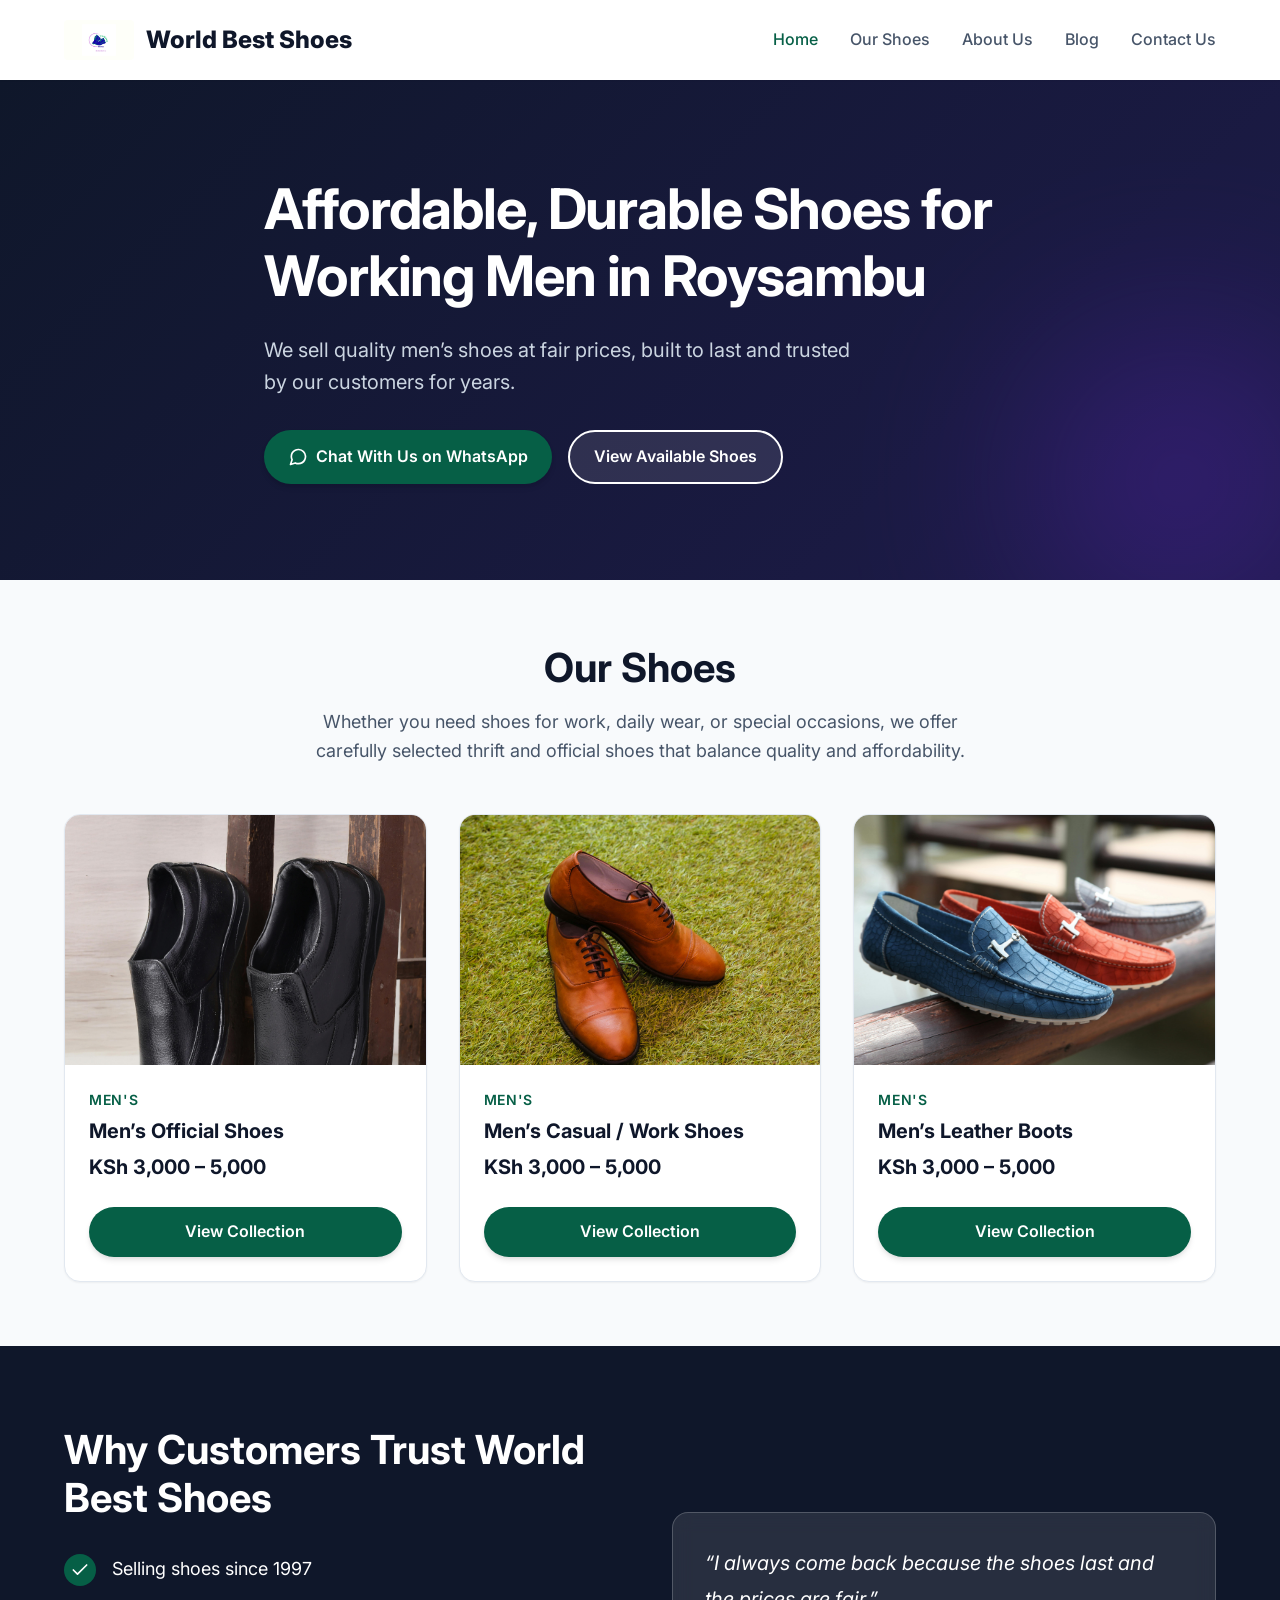
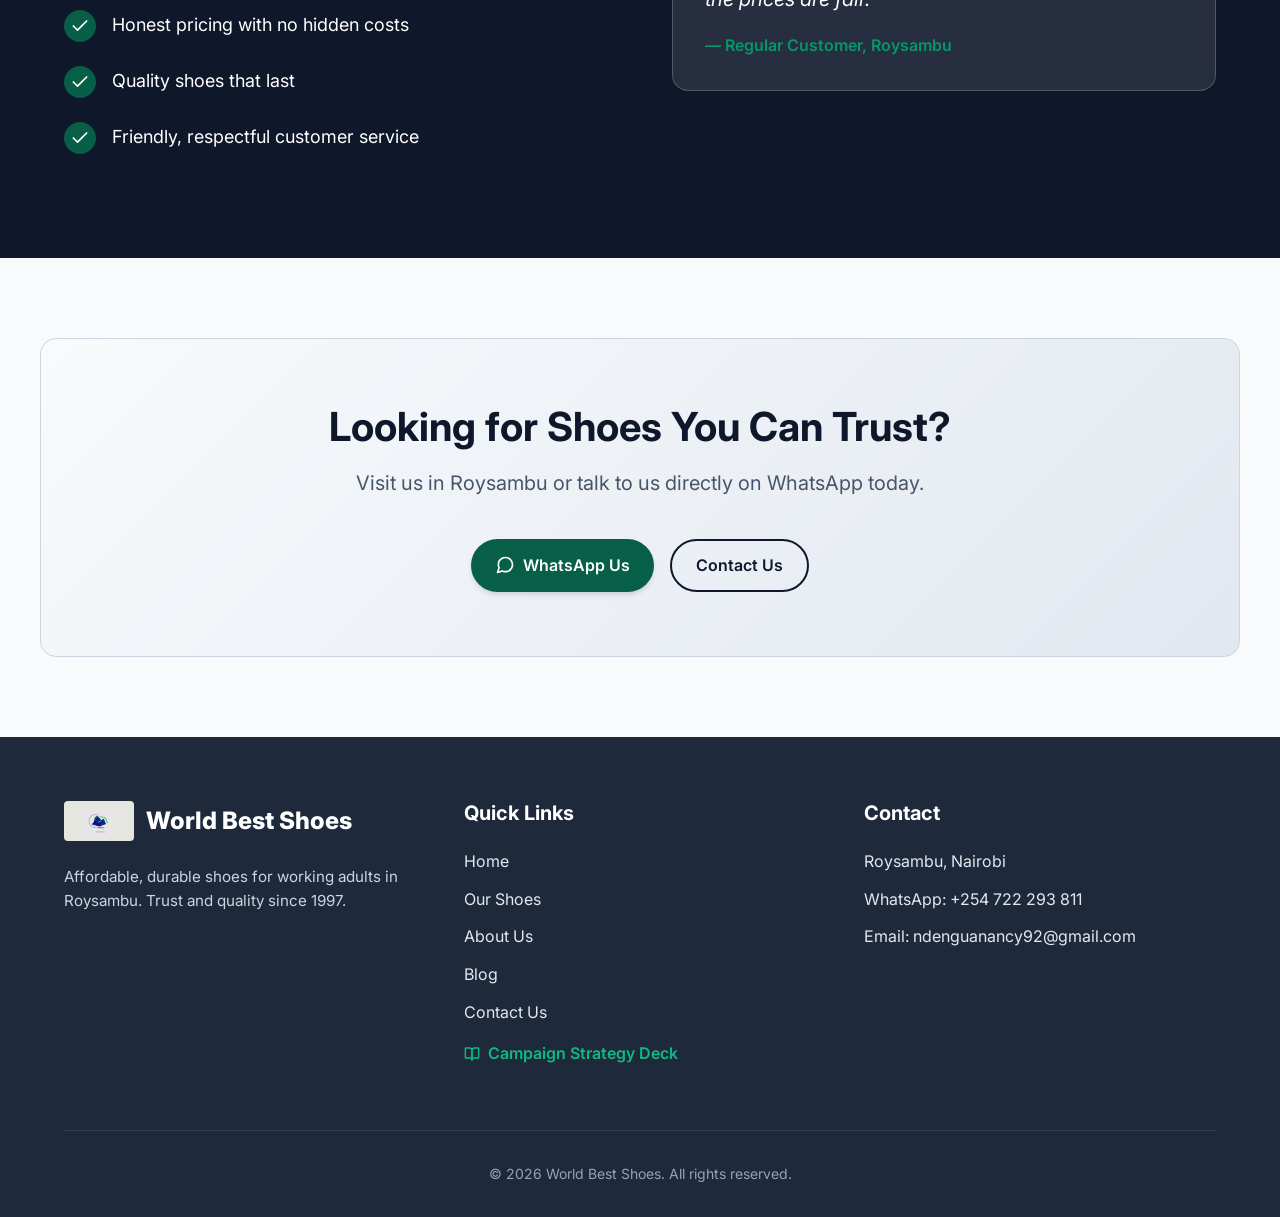
==== index.html @ 8b2c8495 "Initial commit: World Best Shoes website" ====
<!DOCTYPE html>
<html lang="en">
<head>
    <meta charset="UTF-8">
    <meta name="viewport" content="width=device-width, initial-scale=1.0">
    <title>World Best Shoes | Quality Men's Shoes in Roysambu</title>
    <meta name="description" content="Affordable, durable shoes for working men in Roysambu. We sell quality shoes at fair prices, built to last and trusted since 1997.">
    <link href="https://fonts.googleapis.com/css2?family=Inter:wght@400;500;600;700;800&display=swap" rel="stylesheet">
    <link rel="stylesheet" href="css/style.css">
</head>
<body>
    <!-- Header Navigation -->
    <header>
        <div class="container navbar">
            <a href="index.html" class="logo-container">
                <img src="assets/logo.jpeg" alt="World Best Shoes Logo">
                <span>World Best Shoes</span>
            </a>
            
            <button class="mobile-menu-btn" id="mobile-menu-btn" aria-label="Toggle Menu">
                <svg width="24" height="24" viewBox="0 0 24 24" fill="none" stroke="currentColor" stroke-width="2" stroke-linecap="round" stroke-linejoin="round"><line x1="3" y1="12" x2="21" y2="12"></line><line x1="3" y1="6" x2="21" y2="6"></line><line x1="3" y1="18" x2="21" y2="18"></line></svg>
            </button>

            <ul class="nav-links" id="nav-links">
                <li><a href="index.html" class="active">Home</a></li>
                <li><a href="products.html">Our Shoes</a></li>
                <li><a href="about.html">About Us</a></li>
                <li><a href="blog.html">Blog</a></li>
                <li><a href="contact.html">Contact Us</a></li>
            </ul>
        </div>
    </header>

    <!-- Hero Section -->
    <section class="hero">
        <div class="container hero-content">
            <h1>Affordable, Durable Shoes for Working Men in Roysambu</h1>
            <p>We sell quality men’s shoes at fair prices, built to last and trusted by our customers for years.</p>
            <div class="hero-buttons">
                <a href="https://wa.me/254722293811" target="_blank" class="btn btn-primary">
                    <svg width="20" height="20" viewBox="0 0 24 24" fill="none" stroke="currentColor" stroke-width="2" stroke-linecap="round" stroke-linejoin="round"><path d="M21 11.5a8.38 8.38 0 0 1-.9 3.8 8.5 8.5 0 0 1-7.6 4.7 8.38 8.38 0 0 1-3.8-.9L3 21l1.9-5.7a8.38 8.38 0 0 1-.9-3.8 8.5 8.5 0 0 1 4.7-7.6 8.38 8.38 0 0 1 3.8-.9h.5a8.48 8.48 0 0 1 8 8v.5z"></path></svg>
                    Chat With Us on WhatsApp
                </a>
                <a href="products.html" class="btn btn-secondary" style="background: rgba(255,255,255,0.1); color: white; border-color: white;">
                    View Available Shoes
                </a>
            </div>
        </div>
    </section>

    <!-- Products Preview Section -->
    <section class="container py-4">
        <h2 class="section-title">Our Shoes</h2>
        <p class="section-subtitle">Whether you need shoes for work, daily wear, or special occasions, we offer carefully selected thrift and official shoes that balance quality and affordability.</p>
        
        <div class="card-grid">
            <!-- Product 1 -->
            <div class="card">
                <div class="card-img-wrapper">
                    <img src="assets/products/pexels-alokkd1-31844638.jpg" alt="Men's Official Shoes" class="card-img" style="object-position: center top;">
                </div>
                <div class="card-content">
                    <span class="card-category">Men's</span>
                    <h3 class="card-title">Men’s Official Shoes</h3>
                    <div class="card-price">KSh 3,000 – 5,000</div>
                    <div class="card-footer">
                        <a href="products.html" class="btn btn-primary" style="width: 100%;">View Collection</a>
                    </div>
                </div>
            </div>

            <!-- Product 2 -->
            <div class="card">
                <div class="card-img-wrapper">
                    <img src="assets/products/pexels-duncanoluwaseun-186037.jpg" alt="Men's Casual Shoes" class="card-img" style="object-position: center top;">
                </div>
                <div class="card-content">
                    <span class="card-category">Men's</span>
                    <h3 class="card-title">Men’s Casual / Work Shoes</h3>
                    <div class="card-price">KSh 3,000 – 5,000</div>
                    <div class="card-footer">
                        <a href="products.html" class="btn btn-primary" style="width: 100%;">View Collection</a>
                    </div>
                </div>
            </div>

            <!-- Product 3 -->
            <div class="card">
                <div class="card-img-wrapper">
                    <img src="assets/products/pexels-pixabay-267301.jpg" alt="Men's Leather Boots" class="card-img" style="object-position: center top;">
                </div>
                <div class="card-content">
                    <span class="card-category">Men's</span>
                    <h3 class="card-title">Men’s Leather Boots</h3>
                    <div class="card-price">KSh 3,000 – 5,000</div>
                    <div class="card-footer">
                        <a href="products.html" class="btn btn-primary" style="width: 100%;">View Collection</a>
                    </div>
                </div>
            </div>
        </div>
    </section>

    <!-- Trust Section -->
    <section class="trust-section">
        <div class="container trust-grid">
            <div>
                <h2 style="font-size: 2.5rem; margin-bottom: 2rem;">Why Customers Trust World Best Shoes</h2>
                <ul class="trust-points">
                    <li>
                        <div class="trust-icon">
                            <svg width="20" height="20" viewBox="0 0 24 24" fill="none" stroke="currentColor" stroke-width="2" stroke-linecap="round" stroke-linejoin="round"><polyline points="20 6 9 17 4 12"></polyline></svg>
                        </div>
                        Selling shoes since 1997
                    </li>
                    <li>
                        <div class="trust-icon">
                            <svg width="20" height="20" viewBox="0 0 24 24" fill="none" stroke="currentColor" stroke-width="2" stroke-linecap="round" stroke-linejoin="round"><polyline points="20 6 9 17 4 12"></polyline></svg>
                        </div>
                        Honest pricing with no hidden costs
                    </li>
                    <li>
                        <div class="trust-icon">
                            <svg width="20" height="20" viewBox="0 0 24 24" fill="none" stroke="currentColor" stroke-width="2" stroke-linecap="round" stroke-linejoin="round"><polyline points="20 6 9 17 4 12"></polyline></svg>
                        </div>
                        Quality shoes that last
                    </li>
                    <li>
                        <div class="trust-icon">
                            <svg width="20" height="20" viewBox="0 0 24 24" fill="none" stroke="currentColor" stroke-width="2" stroke-linecap="round" stroke-linejoin="round"><polyline points="20 6 9 17 4 12"></polyline></svg>
                        </div>
                        Friendly, respectful customer service
                    </li>
                </ul>
            </div>
            
            <div class="trust-quote">
                <p class="quote-text">“I always come back because the shoes last and the prices are fair.”</p>
                <div class="quote-author">— Regular Customer, Roysambu</div>
            </div>
        </div>
    </section>

    <!-- Final CTA -->
    <section class="cta-section container">
        <div class="cta-box">
            <h2 style="font-size: 2.5rem; margin-bottom: 1rem; color: var(--color-primary);">Looking for Shoes You Can Trust?</h2>
            <p style="font-size: 1.25rem; color: var(--color-text-muted); margin-bottom: 2.5rem;">Visit us in Roysambu or talk to us directly on WhatsApp today.</p>
            
            <div style="display: flex; gap: 1rem; justify-content: center; flex-wrap: wrap;">
                <a href="https://wa.me/254722293811" target="_blank" class="btn btn-primary">
                    <svg width="20" height="20" viewBox="0 0 24 24" fill="none" stroke="currentColor" stroke-width="2" stroke-linecap="round" stroke-linejoin="round"><path d="M21 11.5a8.38 8.38 0 0 1-.9 3.8 8.5 8.5 0 0 1-7.6 4.7 8.38 8.38 0 0 1-3.8-.9L3 21l1.9-5.7a8.38 8.38 0 0 1-.9-3.8 8.5 8.5 0 0 1 4.7-7.6 8.38 8.38 0 0 1 3.8-.9h.5a8.48 8.48 0 0 1 8 8v.5z"></path></svg>
                    WhatsApp Us
                </a>
                <a href="contact.html" class="btn btn-secondary">
                    Contact Us
                </a>
            </div>
        </div>
    </section>

    <!-- Footer -->
    <footer>
        <div class="container">
            <div class="footer-grid">
                <div class="footer-col">
                    <div class="logo-container" style="color: white; margin-bottom: 1.5rem;">
                        <img src="assets/logo.jpeg" alt="World Best Shoes Logo" style="filter: brightness(0.9);">
                        <span>World Best Shoes</span>
                    </div>
                    <p style="color: #cbd5e1; font-size: 0.95rem;">Affordable, durable shoes for working adults in Roysambu. Trust and quality since 1997.</p>
                </div>
                
                <div class="footer-col">
                    <h3>Quick Links</h3>
                    <ul class="footer-links">
                        <li><a href="index.html">Home</a></li>
                        <li><a href="products.html">Our Shoes</a></li>
                        <li><a href="about.html">About Us</a></li>
                        <li><a href="blog.html">Blog</a></li>
                        <li><a href="contact.html">Contact Us</a></li>
                        <li style="margin-top: 1rem;"><a href="https://docs.google.com/presentation/d/19Szq_7N8-y1A-5rH1riv-98u8K16wav_dxAIEixP5fA/edit?usp=sharing" target="_blank" style="color: #10B981; font-weight: 600; display: inline-flex; align-items: center; gap: 0.5rem;"><svg width="16" height="16" viewBox="0 0 24 24" fill="none" stroke="currentColor" stroke-width="2" stroke-linecap="round" stroke-linejoin="round"><path d="M2 3h6a4 4 0 0 1 4 4v14a3 3 0 0 0-3-3H2z"></path><path d="M22 3h-6a4 4 0 0 0-4 4v14a3 3 0 0 1 3-3h7z"></path></svg>Campaign Strategy Deck</a></li>
                    </ul>
                </div>
                
                <div class="footer-col">
                    <h3>Contact</h3>
                    <ul class="footer-links">
                        <li>Roysambu, Nairobi</li>
                        <li>WhatsApp: +254 722 293 811</li>
                        <li>Email: ndenguanancy92@gmail.com</li>
                    </ul>
                </div>
            </div>
            
            <div class="footer-bottom">
                &copy; <span id="current-year"></span> World Best Shoes. All rights reserved.
            </div>
        </div>
    </footer>

    <script src="js/main.js"></script>
</body>
</html>
---- css/style.css ----
:root {
    --color-primary: #0F172A; /* Deep slate blue */
    --color-primary-light: #1E293B;
    --color-secondary: #065F46; /* Deep forest green */
    --color-secondary-light: #059669;
    --color-accent: #6D28D9; /* Deep purple */
    --color-text-dark: #0F172A;
    --color-text-muted: #475569;
    --color-bg-light: #F8FAFC;
    --color-white: #FFFFFF;
    
    --font-main: 'Inter', -apple-system, BlinkMacSystemFont, "Segoe UI", Roboto, Helvetica, Arial, sans-serif;
    
    --shadow-sm: 0 1px 2px 0 rgba(0, 0, 0, 0.05);
    --shadow-md: 0 4px 6px -1px rgba(0, 0, 0, 0.1), 0 2px 4px -1px rgba(0, 0, 0, 0.06);
    --shadow-lg: 0 10px 15px -3px rgba(0, 0, 0, 0.1), 0 4px 6px -2px rgba(0, 0, 0, 0.05);
    
    --radius-md: 0.5rem;
    --radius-lg: 1rem;
    --radius-full: 9999px;
    
    --transition-fast: 150ms ease;
    --transition-normal: 300ms ease;
}

* {
    margin: 0;
    padding: 0;
    box-sizing: border-box;
}

body {
    font-family: var(--font-main);
    color: var(--color-text-dark);
    background-color: var(--color-bg-light);
    line-height: 1.6;
    -webkit-font-smoothing: antialiased;
}

h1, h2, h3, h4, h5, h6 {
    line-height: 1.2;
    font-weight: 700;
}

a {
    text-decoration: none;
    color: inherit;
    transition: color var(--transition-fast);
}

img {
    max-width: 100%;
    height: auto;
    display: block;
}

/* Utilities */
.container {
    max-width: 1200px;
    margin: 0 auto;
    padding: 0 1.5rem;
}

.text-center { text-align: center; }
.mt-1 { margin-top: 1rem; }
.mt-2 { margin-top: 2rem; }
.mt-3 { margin-top: 3rem; }
.mt-4 { margin-top: 4rem; }
.mb-1 { margin-bottom: 1rem; }
.mb-2 { margin-bottom: 2rem; }
.mb-3 { margin-bottom: 3rem; }
.mb-4 { margin-bottom: 4rem; }
.py-4 { padding-top: 4rem; padding-bottom: 4rem; }

/* Buttons */
.btn {
    display: inline-flex;
    align-items: center;
    justify-content: center;
    padding: 0.75rem 1.5rem;
    font-weight: 600;
    border-radius: var(--radius-full);
    transition: all var(--transition-fast);
    cursor: pointer;
    border: none;
    font-size: 1rem;
    gap: 0.5rem;
}

.btn-primary {
    background-color: var(--color-secondary);
    color: var(--color-white);
    box-shadow: var(--shadow-md);
}

.btn-primary:hover {
    background-color: var(--color-secondary-light);
    transform: translateY(-2px);
    box-shadow: var(--shadow-lg);
}

.btn-secondary {
    background-color: transparent;
    color: var(--color-primary);
    border: 2px solid var(--color-primary);
}

.btn-secondary:hover {
    background-color: var(--color-primary);
    color: var(--color-white);
}

.btn-accent {
    background-color: var(--color-accent);
    color: var(--color-white);
}

.btn-accent:hover {
    background-color: #5b21b6;
    transform: translateY(-2px);
}

/* Header & Nav */
header {
    background-color: rgba(255, 255, 255, 0.95);
    backdrop-filter: blur(8px);
    position: sticky;
    top: 0;
    z-index: 50;
    box-shadow: var(--shadow-sm);
}

.navbar {
    display: flex;
    justify-content: space-between;
    align-items: center;
    height: 5rem;
}

.logo-container {
    display: flex;
    align-items: center;
    gap: 0.75rem;
    font-weight: 800;
    font-size: 1.5rem;
    color: var(--color-primary);
}

.logo-container img {
    height: 40px;
    width: auto;
    border-radius: 4px;
}

.nav-links {
    display: flex;
    gap: 2rem;
    list-style: none;
}

.nav-links a {
    font-weight: 500;
    color: var(--color-text-muted);
}

.nav-links a:hover, .nav-links a.active {
    color: var(--color-secondary);
}

.mobile-menu-btn {
    display: none;
    background: none;
    border: none;
    font-size: 1.5rem;
    color: var(--color-primary);
    cursor: pointer;
}

/* Hero Section */
.hero {
    background: linear-gradient(135deg, var(--color-primary) 0%, #1e1b4b 100%);
    color: var(--color-white);
    padding: 6rem 0;
    position: relative;
    overflow: hidden;
}

.hero::after {
    content: '';
    position: absolute;
    bottom: -50px;
    right: -50px;
    width: 300px;
    height: 300px;
    background: var(--color-accent);
    filter: blur(100px);
    opacity: 0.3;
    border-radius: 50%;
}

.hero-content {
    max-width: 800px;
    position: relative;
    z-index: 10;
}

.hero h1 {
    font-size: 3.5rem;
    margin-bottom: 1.5rem;
    letter-spacing: -0.02em;
}

.hero p {
    font-size: 1.25rem;
    color: #cbd5e1;
    margin-bottom: 2rem;
    max-width: 600px;
}

.hero-buttons {
    display: flex;
    gap: 1rem;
    flex-wrap: wrap;
}

/* Cards Section */
.section-title {
    text-align: center;
    font-size: 2.5rem;
    margin-bottom: 1rem;
    color: var(--color-primary);
}

.section-subtitle {
    text-align: center;
    color: var(--color-text-muted);
    max-width: 700px;
    margin: 0 auto 3rem auto;
    font-size: 1.125rem;
}

.card-grid {
    display: grid;
    grid-template-columns: repeat(auto-fit, minmax(300px, 1fr));
    gap: 2rem;
}

.card {
    background: var(--color-white);
    border-radius: var(--radius-lg);
    overflow: hidden;
    box-shadow: var(--shadow-sm);
    transition: all var(--transition-normal);
    border: 1px solid #e2e8f0;
    display: flex;
    flex-direction: column;
}

.card:hover {
    box-shadow: var(--shadow-lg);
    transform: translateY(-5px);
}

.card-img-wrapper {
    position: relative;
    height: 250px;
    overflow: hidden;
    background: #f1f5f9;
}

.card-img {
    width: 100%;
    height: 100%;
    object-fit: cover;
    transition: transform var(--transition-normal);
}

.card:hover .card-img {
    transform: scale(1.05);
}

.card-content {
    padding: 1.5rem;
    display: flex;
    flex-direction: column;
    flex-grow: 1;
}

.card-category {
    font-size: 0.875rem;
    color: var(--color-secondary);
    font-weight: 600;
    text-transform: uppercase;
    letter-spacing: 0.05em;
    margin-bottom: 0.5rem;
}

.card-title {
    font-size: 1.25rem;
    margin-bottom: 0.5rem;
}

.card-price {
    font-size: 1.25rem;
    font-weight: 700;
    color: var(--color-primary);
    margin-bottom: 1.5rem;
}

.card-footer {
    margin-top: auto;
}

/* Trust Section */
.trust-section {
    background-color: var(--color-primary);
    color: var(--color-white);
    padding: 5rem 0;
    position: relative;
}

.trust-grid {
    display: grid;
    grid-template-columns: 1fr 1fr;
    gap: 4rem;
    align-items: center;
}

.trust-points {
    list-style: none;
}

.trust-points li {
    display: flex;
    align-items: center;
    gap: 1rem;
    margin-bottom: 1.5rem;
    font-size: 1.125rem;
}

.trust-icon {
    display: flex;
    align-items: center;
    justify-content: center;
    width: 32px;
    height: 32px;
    background-color: var(--color-secondary);
    border-radius: 50%;
    flex-shrink: 0;
}

.trust-quote {
    background: rgba(255, 255, 255, 0.1);
    backdrop-filter: blur(10px);
    border-radius: var(--radius-lg);
    padding: 2rem;
    border: 1px solid rgba(255, 255, 255, 0.2);
}

.quote-text {
    font-size: 1.25rem;
    font-style: italic;
    margin-bottom: 1rem;
    line-height: 1.8;
}

.quote-author {
    font-weight: 600;
    color: var(--color-secondary-light);
}

/* CTA Section */
.cta-section {
    padding: 5rem 0;
    text-align: center;
    background-color: var(--color-bg-light);
}

.cta-box {
    background: linear-gradient(135deg, #f8fafc 0%, #e2e8f0 100%);
    border-radius: var(--radius-lg);
    padding: 4rem 2rem;
    border: 1px solid #cbd5e1;
}

/* Footer */
footer {
    background-color: var(--color-primary-light);
    color: #e2e8f0;
    padding: 4rem 0 2rem 0;
}

.footer-grid {
    display: grid;
    grid-template-columns: repeat(auto-fit, minmax(200px, 1fr));
    gap: 3rem;
    margin-bottom: 3rem;
}

.footer-col h3 {
    color: var(--color-white);
    margin-bottom: 1.5rem;
    font-size: 1.25rem;
}

.footer-links {
    list-style: none;
}

.footer-links li {
    margin-bottom: 0.75rem;
}

.footer-links a:hover {
    color: var(--color-secondary-light);
}

.footer-bottom {
    text-align: center;
    padding-top: 2rem;
    border-top: 1px solid rgba(255,255,255,0.1);
    font-size: 0.875rem;
    color: #94a3b8;
}

/* Page Headers */
.page-header {
    background: linear-gradient(135deg, var(--color-primary) 0%, var(--color-accent) 100%);
    color: var(--color-white);
    padding: 4rem 0;
    text-align: center;
}

.page-header h1 {
    font-size: 2.5rem;
    margin-bottom: 0.5rem;
}

/* Form Styles */
.contact-form {
    background: var(--color-white);
    padding: 2.5rem;
    border-radius: var(--radius-lg);
    box-shadow: var(--shadow-md);
}

.form-group {
    margin-bottom: 1.5rem;
}

.form-label {
    display: block;
    margin-bottom: 0.5rem;
    font-weight: 500;
    color: var(--color-text-dark);
}

.form-control {
    width: 100%;
    padding: 0.75rem 1rem;
    border: 1px solid #cbd5e1;
    border-radius: var(--radius-md);
    font-family: var(--font-main);
    font-size: 1rem;
    transition: border-color var(--transition-fast);
}

.form-control:focus {
    outline: none;
    border-color: var(--color-secondary);
    box-shadow: 0 0 0 3px rgba(6, 95, 70, 0.1);
}

textarea.form-control {
    resize: vertical;
    min-height: 120px;
}

/* Responsive */
@media (max-width: 768px) {
    .nav-links {
        display: none;
        position: absolute;
        top: 5rem;
        left: 0;
        right: 0;
        background: var(--color-white);
        flex-direction: column;
        padding: 1rem 1.5rem;
        box-shadow: var(--shadow-md);
        gap: 1rem;
    }

    .nav-links.active {
        display: flex;
    }

    .mobile-menu-btn {
        display: block;
    }

    .hero h1 {
        font-size: 2.5rem;
    }

    .trust-grid {
        grid-template-columns: 1fr;
        gap: 2rem;
    }
}
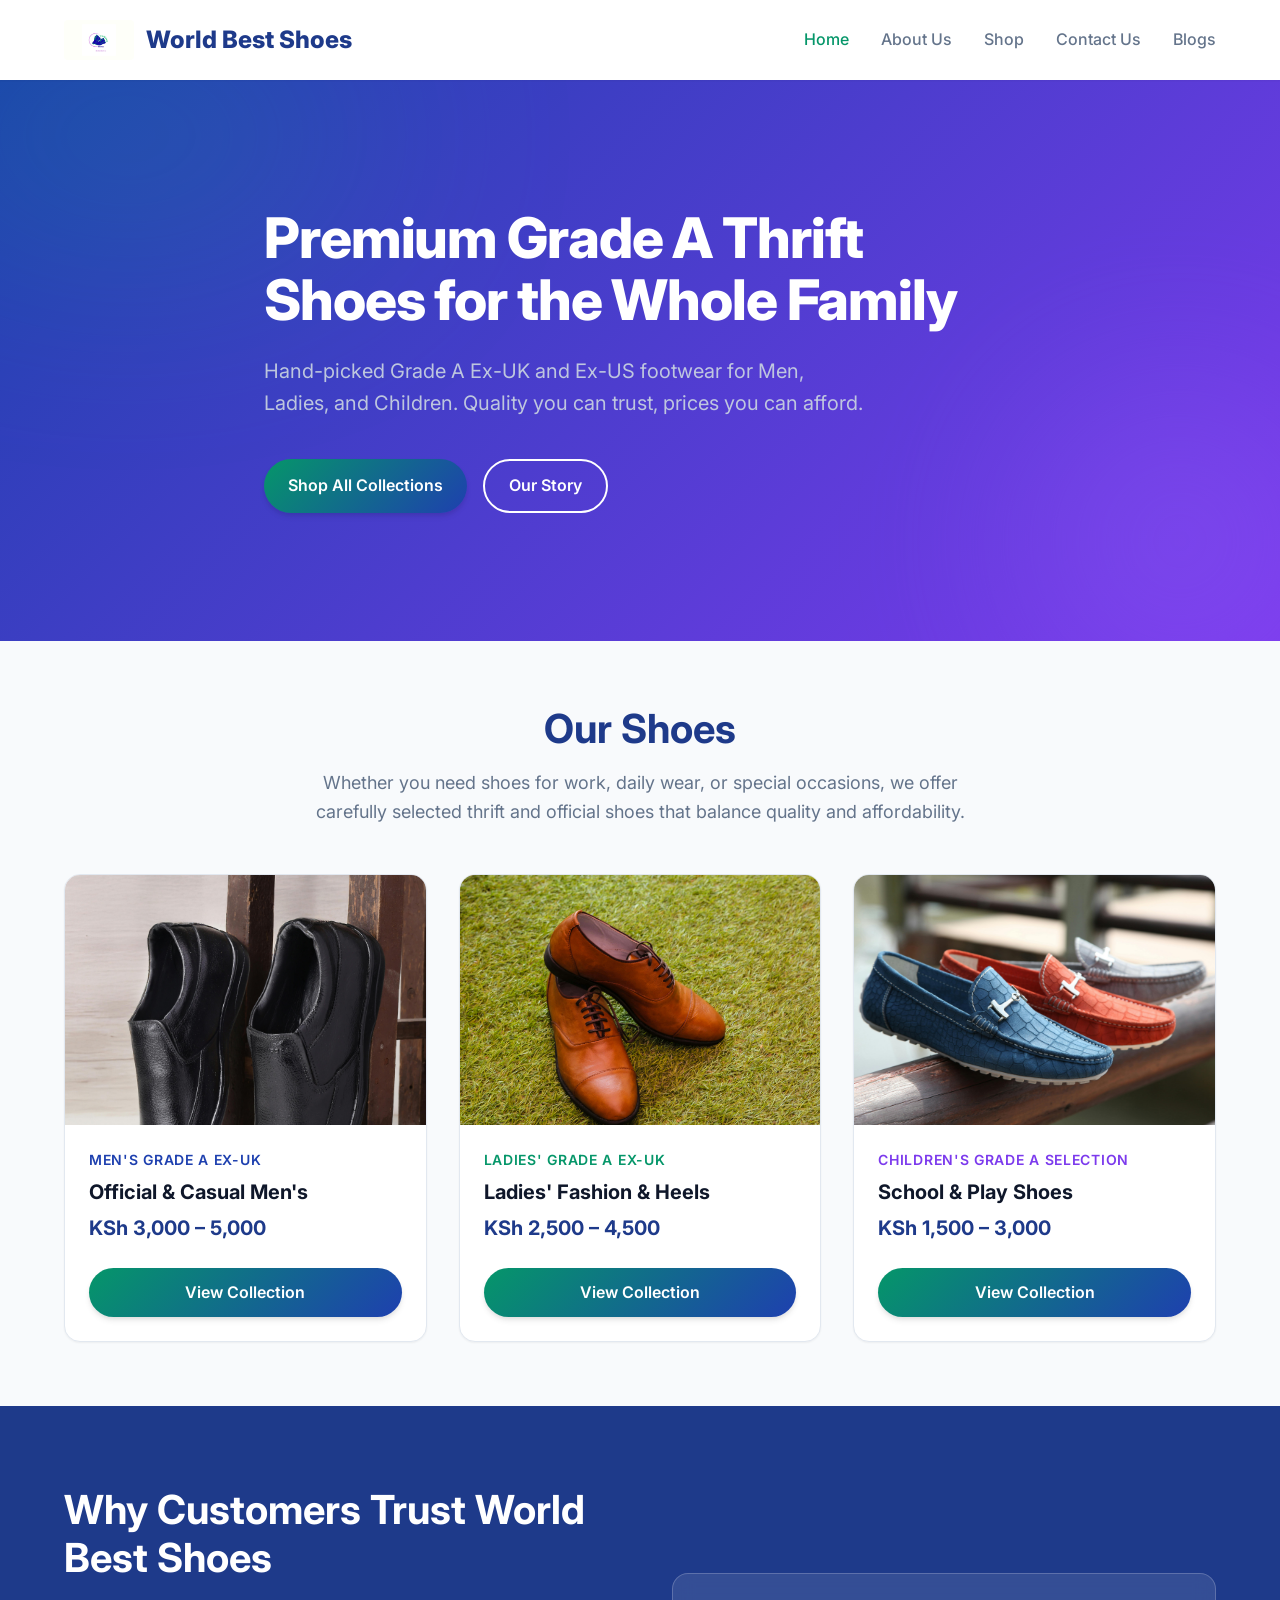
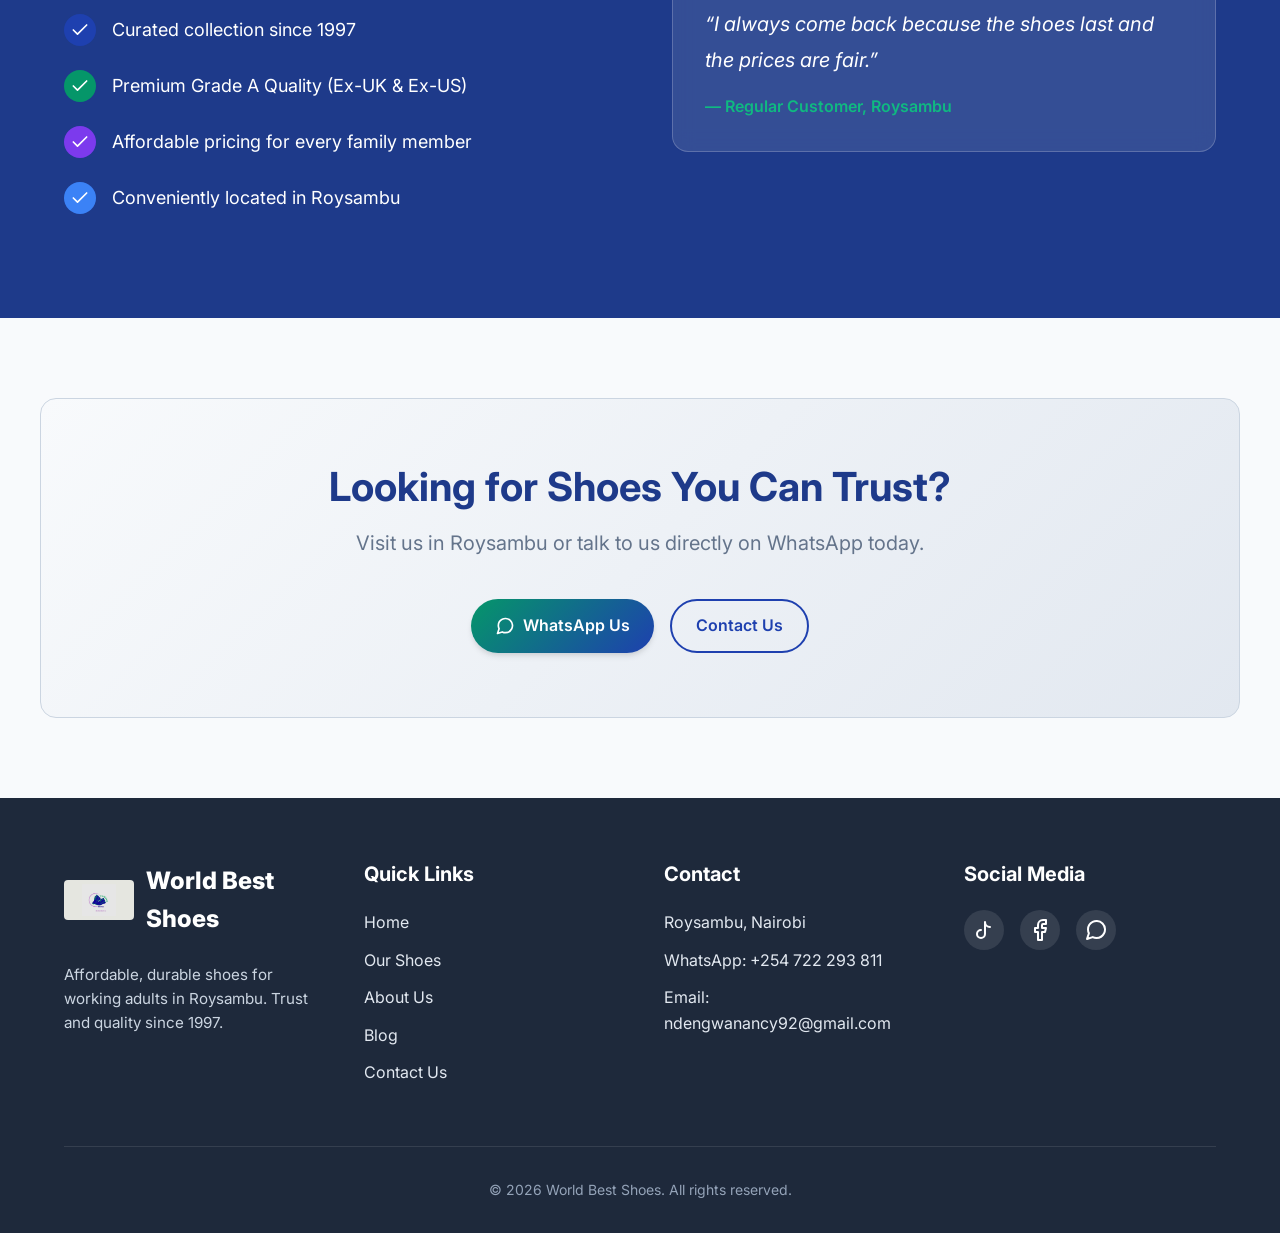
==== commit d553b9cc: "Refactored the whole website structure of this website" ====
--- a/index.html
+++ b/index.html
@@ -3,8 +3,8 @@
 <head>
     <meta charset="UTF-8">
     <meta name="viewport" content="width=device-width, initial-scale=1.0">
-    <title>World Best Shoes | Quality Men's Shoes in Roysambu</title>
-    <meta name="description" content="Affordable, durable shoes for working men in Roysambu. We sell quality shoes at fair prices, built to last and trusted since 1997.">
+    <title>World Best Shoes | Grade A Ex-UK & Ex-US Shoes for Men, Ladies & Children</title>
+    <meta name="description" content="Discover the best Grade A thrift shoes in Roysambu. We source premium Ex-UK and Ex-US footwear for men, ladies, and children at affordable prices.">
     <link href="https://fonts.googleapis.com/css2?family=Inter:wght@400;500;600;700;800&display=swap" rel="stylesheet">
     <link rel="stylesheet" href="css/style.css">
 </head>
@@ -23,10 +23,10 @@
 
             <ul class="nav-links" id="nav-links">
                 <li><a href="index.html" class="active">Home</a></li>
-                <li><a href="products.html">Our Shoes</a></li>
                 <li><a href="about.html">About Us</a></li>
-                <li><a href="blog.html">Blog</a></li>
+                <li><a href="products.html">Shop</a></li>
                 <li><a href="contact.html">Contact Us</a></li>
+                <li><a href="blog.html">Blogs</a></li>
             </ul>
         </div>
     </header>
@@ -34,16 +34,11 @@
     <!-- Hero Section -->
     <section class="hero">
         <div class="container hero-content">
-            <h1>Affordable, Durable Shoes for Working Men in Roysambu</h1>
-            <p>We sell quality men’s shoes at fair prices, built to last and trusted by our customers for years.</p>
-            <div class="hero-buttons">
-                <a href="https://wa.me/254722293811" target="_blank" class="btn btn-primary">
-                    <svg width="20" height="20" viewBox="0 0 24 24" fill="none" stroke="currentColor" stroke-width="2" stroke-linecap="round" stroke-linejoin="round"><path d="M21 11.5a8.38 8.38 0 0 1-.9 3.8 8.5 8.5 0 0 1-7.6 4.7 8.38 8.38 0 0 1-3.8-.9L3 21l1.9-5.7a8.38 8.38 0 0 1-.9-3.8 8.5 8.5 0 0 1 4.7-7.6 8.38 8.38 0 0 1 3.8-.9h.5a8.48 8.48 0 0 1 8 8v.5z"></path></svg>
-                    Chat With Us on WhatsApp
-                </a>
-                <a href="products.html" class="btn btn-secondary" style="background: rgba(255,255,255,0.1); color: white; border-color: white;">
-                    View Available Shoes
-                </a>
+            <h1 style="font-size: 3.5rem; line-height: 1.1; margin-bottom: 1.5rem; font-weight: 800;">Premium Grade A Thrift Shoes for the Whole Family</h1>
+            <p style="font-size: 1.25rem; margin-bottom: 2.5rem; opacity: 0.9; max-width: 600px;">Hand-picked Grade A Ex-UK and Ex-US footwear for Men, Ladies, and Children. Quality you can trust, prices you can afford.</p>
+            <div style="display: flex; gap: 1rem; flex-wrap: wrap;">
+                <a href="products.html" class="btn btn-primary">Shop All Collections</a>
+                <a href="about.html" class="btn btn-secondary" style="color: white; border-color: white;">Our Story</a>
             </div>
         </div>
     </section>
@@ -54,14 +49,14 @@
         <p class="section-subtitle">Whether you need shoes for work, daily wear, or special occasions, we offer carefully selected thrift and official shoes that balance quality and affordability.</p>
         
         <div class="card-grid">
-            <!-- Product 1 -->
+            <!-- Men's Collection -->
             <div class="card">
                 <div class="card-img-wrapper">
                     <img src="assets/products/pexels-alokkd1-31844638.jpg" alt="Men's Official Shoes" class="card-img" style="object-position: center top;">
                 </div>
                 <div class="card-content">
-                    <span class="card-category">Men's</span>
-                    <h3 class="card-title">Men’s Official Shoes</h3>
+                    <span class="card-category" style="color: var(--brand-blue);">Men's Grade A Ex-UK</span>
+                    <h3 class="card-title">Official & Casual Men's</h3>
                     <div class="card-price">KSh 3,000 – 5,000</div>
                     <div class="card-footer">
                         <a href="products.html" class="btn btn-primary" style="width: 100%;">View Collection</a>
@@ -69,30 +64,30 @@
                 </div>
             </div>
 
-            <!-- Product 2 -->
+            <!-- Ladies' Collection -->
             <div class="card">
                 <div class="card-img-wrapper">
-                    <img src="assets/products/pexels-duncanoluwaseun-186037.jpg" alt="Men's Casual Shoes" class="card-img" style="object-position: center top;">
+                    <img src="assets/products/pexels-duncanoluwaseun-186037.jpg" alt="Ladies' Fashion Shoes" class="card-img" style="object-position: center top;">
                 </div>
                 <div class="card-content">
-                    <span class="card-category">Men's</span>
-                    <h3 class="card-title">Men’s Casual / Work Shoes</h3>
-                    <div class="card-price">KSh 3,000 – 5,000</div>
+                    <span class="card-category" style="color: var(--brand-green);">Ladies' Grade A Ex-UK</span>
+                    <h3 class="card-title">Ladies' Fashion & Heels</h3>
+                    <div class="card-price">KSh 2,500 – 4,500</div>
                     <div class="card-footer">
                         <a href="products.html" class="btn btn-primary" style="width: 100%;">View Collection</a>
                     </div>
                 </div>
             </div>
 
-            <!-- Product 3 -->
+            <!-- Children's Collection -->
             <div class="card">
                 <div class="card-img-wrapper">
-                    <img src="assets/products/pexels-pixabay-267301.jpg" alt="Men's Leather Boots" class="card-img" style="object-position: center top;">
+                    <img src="assets/products/pexels-pixabay-267301.jpg" alt="Children's School Shoes" class="card-img" style="object-position: center top;">
                 </div>
                 <div class="card-content">
-                    <span class="card-category">Men's</span>
-                    <h3 class="card-title">Men’s Leather Boots</h3>
-                    <div class="card-price">KSh 3,000 – 5,000</div>
+                    <span class="card-category" style="color: var(--brand-purple);">Children's Grade A Selection</span>
+                    <h3 class="card-title">School & Play Shoes</h3>
+                    <div class="card-price">KSh 1,500 – 3,000</div>
                     <div class="card-footer">
                         <a href="products.html" class="btn btn-primary" style="width: 100%;">View Collection</a>
                     </div>
@@ -108,28 +103,28 @@
                 <h2 style="font-size: 2.5rem; margin-bottom: 2rem;">Why Customers Trust World Best Shoes</h2>
                 <ul class="trust-points">
                     <li>
-                        <div class="trust-icon">
-                            <svg width="20" height="20" viewBox="0 0 24 24" fill="none" stroke="currentColor" stroke-width="2" stroke-linecap="round" stroke-linejoin="round"><polyline points="20 6 9 17 4 12"></polyline></svg>
-                        </div>
-                        Selling shoes since 1997
-                    </li>
-                    <li>
-                        <div class="trust-icon">
-                            <svg width="20" height="20" viewBox="0 0 24 24" fill="none" stroke="currentColor" stroke-width="2" stroke-linecap="round" stroke-linejoin="round"><polyline points="20 6 9 17 4 12"></polyline></svg>
-                        </div>
-                        Honest pricing with no hidden costs
-                    </li>
-                    <li>
-                        <div class="trust-icon">
-                            <svg width="20" height="20" viewBox="0 0 24 24" fill="none" stroke="currentColor" stroke-width="2" stroke-linecap="round" stroke-linejoin="round"><polyline points="20 6 9 17 4 12"></polyline></svg>
-                        </div>
-                        Quality shoes that last
-                    </li>
-                    <li>
-                        <div class="trust-icon">
-                            <svg width="20" height="20" viewBox="0 0 24 24" fill="none" stroke="currentColor" stroke-width="2" stroke-linecap="round" stroke-linejoin="round"><polyline points="20 6 9 17 4 12"></polyline></svg>
-                        </div>
-                        Friendly, respectful customer service
+                        <div class="trust-icon" style="background-color: var(--brand-blue);">
+                            <svg width="20" height="20" viewBox="0 0 24 24" fill="none" stroke="currentColor" stroke-width="2" stroke-linecap="round" stroke-linejoin="round"><polyline points="20 6 9 17 4 12"></polyline></svg>
+                        </div>
+                        Curated collection since 1997
+                    </li>
+                    <li>
+                        <div class="trust-icon" style="background-color: var(--brand-green);">
+                            <svg width="20" height="20" viewBox="0 0 24 24" fill="none" stroke="currentColor" stroke-width="2" stroke-linecap="round" stroke-linejoin="round"><polyline points="20 6 9 17 4 12"></polyline></svg>
+                        </div>
+                        Premium Grade A Quality (Ex-UK & Ex-US)
+                    </li>
+                    <li>
+                        <div class="trust-icon" style="background-color: var(--brand-purple);">
+                            <svg width="20" height="20" viewBox="0 0 24 24" fill="none" stroke="currentColor" stroke-width="2" stroke-linecap="round" stroke-linejoin="round"><polyline points="20 6 9 17 4 12"></polyline></svg>
+                        </div>
+                        Affordable pricing for every family member
+                    </li>
+                    <li>
+                        <div class="trust-icon" style="background-color: var(--brand-blue-light);">
+                            <svg width="20" height="20" viewBox="0 0 24 24" fill="none" stroke="currentColor" stroke-width="2" stroke-linecap="round" stroke-linejoin="round"><polyline points="20 6 9 17 4 12"></polyline></svg>
+                        </div>
+                        Conveniently located in Roysambu
                     </li>
                 </ul>
             </div>
@@ -179,7 +174,7 @@
                         <li><a href="about.html">About Us</a></li>
                         <li><a href="blog.html">Blog</a></li>
                         <li><a href="contact.html">Contact Us</a></li>
-                        <li style="margin-top: 1rem;"><a href="https://docs.google.com/presentation/d/19Szq_7N8-y1A-5rH1riv-98u8K16wav_dxAIEixP5fA/edit?usp=sharing" target="_blank" style="color: #10B981; font-weight: 600; display: inline-flex; align-items: center; gap: 0.5rem;"><svg width="16" height="16" viewBox="0 0 24 24" fill="none" stroke="currentColor" stroke-width="2" stroke-linecap="round" stroke-linejoin="round"><path d="M2 3h6a4 4 0 0 1 4 4v14a3 3 0 0 0-3-3H2z"></path><path d="M22 3h-6a4 4 0 0 0-4 4v14a3 3 0 0 1 3-3h7z"></path></svg>Campaign Strategy Deck</a></li>
+
                     </ul>
                 </div>
                 
@@ -188,8 +183,23 @@
                     <ul class="footer-links">
                         <li>Roysambu, Nairobi</li>
                         <li>WhatsApp: +254 722 293 811</li>
-                        <li>Email: ndenguanancy92@gmail.com</li>
+                        <li>Email: ndengwanancy92@gmail.com</li>
                     </ul>
+                </div>
+                
+                <div class="footer-col">
+                    <h3>Social Media</h3>
+                    <div class="social-links">
+                        <a href="https://bit.ly/4eL8Oa7" target="_blank" class="social-icon" aria-label="TikTok">
+                            <svg width="24" height="24" viewBox="0 0 24 24" fill="none" stroke="currentColor" stroke-width="2" stroke-linecap="round" stroke-linejoin="round"><path d="M9 12a4 4 0 1 0 4 4V4a5 5 0 0 0 5 5"></path></svg>
+                        </a>
+                        <a href="https://www.facebook.com/profile.php?id=61589473353394" target="_blank" class="social-icon" aria-label="Facebook">
+                            <svg width="24" height="24" viewBox="0 0 24 24" fill="none" stroke="currentColor" stroke-width="2" stroke-linecap="round" stroke-linejoin="round"><path d="M18 2h-3a5 5 0 0 0-5 5v3H7v4h3v8h4v-8h3l1-4h-4V7a1 1 0 0 1 1-1h3z"></path></svg>
+                        </a>
+                        <a href="https://wa.me/254722293811" target="_blank" class="social-icon" aria-label="WhatsApp">
+                            <svg width="24" height="24" viewBox="0 0 24 24" fill="none" stroke="currentColor" stroke-width="2" stroke-linecap="round" stroke-linejoin="round"><path d="M21 11.5a8.38 8.38 0 0 1-.9 3.8 8.5 8.5 0 0 1-7.6 4.7 8.38 8.38 0 0 1-3.8-.9L3 21l1.9-5.7a8.38 8.38 0 0 1-.9-3.8 8.5 8.5 0 0 1 4.7-7.6 8.38 8.38 0 0 1 3.8-.9h.5a8.48 8.48 0 0 1 8 8v.5z"></path></svg>
+                        </a>
+                    </div>
                 </div>
             </div>
             
--- a/css/style.css
+++ b/css/style.css
@@ -1,13 +1,34 @@
 :root {
-    --color-primary: #0F172A; /* Deep slate blue */
+    /* Brand Core Palette */
+    --brand-blue: #1E40AF;      /* Royal Blue - Trust & Foundation */
+    --brand-blue-dark: #1E3A8A;
+    --brand-blue-light: #3B82F6;
+    
+    --brand-green: #059669;     /* Emerald Green - Quality & Action */
+    --brand-green-dark: #065F46;
+    --brand-green-light: #10B981;
+    
+    --brand-purple: #7C3AED;    /* Vibrant Purple - Premium Accent */
+    --brand-purple-dark: #5B21B6;
+    --brand-purple-light: #8B5CF6;
+
+    /* Legacy Support / Neutral */
+    --color-primary: var(--brand-blue-dark);
     --color-primary-light: #1E293B;
-    --color-secondary: #065F46; /* Deep forest green */
-    --color-secondary-light: #059669;
-    --color-accent: #6D28D9; /* Deep purple */
+    --color-secondary: var(--brand-green);
+    --color-secondary-light: var(--brand-green-light);
+    --color-accent: var(--brand-purple);
+    
     --color-text-dark: #0F172A;
-    --color-text-muted: #475569;
+    --brand-slate: #475569;
+    --color-text-muted: #64748B;
     --color-bg-light: #F8FAFC;
     --color-white: #FFFFFF;
+    
+    /* Brand Gradients */
+    --grad-premium: linear-gradient(135deg, var(--brand-blue) 0%, var(--brand-purple) 100%);
+    --grad-success: linear-gradient(135deg, var(--brand-green) 0%, var(--brand-blue) 100%);
+    --grad-dark: linear-gradient(135deg, #0F172A 0%, var(--brand-blue-dark) 100%);
     
     --font-main: 'Inter', -apple-system, BlinkMacSystemFont, "Segoe UI", Roboto, Helvetica, Arial, sans-serif;
     
@@ -88,35 +109,36 @@
 }
 
 .btn-primary {
-    background-color: var(--color-secondary);
+    background: var(--grad-success);
     color: var(--color-white);
     box-shadow: var(--shadow-md);
+    border: none;
 }
 
 .btn-primary:hover {
-    background-color: var(--color-secondary-light);
+    background: linear-gradient(135deg, var(--brand-green-light) 0%, var(--brand-blue) 100%);
     transform: translateY(-2px);
     box-shadow: var(--shadow-lg);
 }
 
 .btn-secondary {
     background-color: transparent;
-    color: var(--color-primary);
-    border: 2px solid var(--color-primary);
+    color: var(--brand-blue);
+    border: 2px solid var(--brand-blue);
 }
 
 .btn-secondary:hover {
-    background-color: var(--color-primary);
+    background-color: var(--brand-blue);
     color: var(--color-white);
 }
 
 .btn-accent {
-    background-color: var(--color-accent);
+    background: var(--grad-premium);
     color: var(--color-white);
 }
 
 .btn-accent:hover {
-    background-color: #5b21b6;
+    filter: brightness(1.1);
     transform: translateY(-2px);
 }
 
@@ -178,11 +200,24 @@
 
 /* Hero Section */
 .hero {
-    background: linear-gradient(135deg, var(--color-primary) 0%, #1e1b4b 100%);
-    color: var(--color-white);
-    padding: 6rem 0;
+    background: var(--grad-premium);
+    color: var(--color-white);
+    padding: 8rem 0;
     position: relative;
     overflow: hidden;
+}
+
+.hero::before {
+    content: '';
+    position: absolute;
+    top: -10%;
+    left: -10%;
+    width: 40%;
+    height: 40%;
+    background: var(--brand-green-light);
+    filter: blur(120px);
+    opacity: 0.2;
+    border-radius: 50%;
 }
 
 .hero::after {
@@ -192,9 +227,9 @@
     right: -50px;
     width: 300px;
     height: 300px;
-    background: var(--color-accent);
+    background: var(--brand-purple-light);
     filter: blur(100px);
-    opacity: 0.3;
+    opacity: 0.4;
     border-radius: 50%;
 }
 
@@ -344,7 +379,7 @@
     justify-content: center;
     width: 32px;
     height: 32px;
-    background-color: var(--color-secondary);
+    background-color: var(--brand-green);
     border-radius: 50%;
     flex-shrink: 0;
 }
@@ -415,6 +450,30 @@
     color: var(--color-secondary-light);
 }
 
+.social-links {
+    display: flex;
+    gap: 1rem;
+    margin-top: 1rem;
+}
+
+.social-icon {
+    display: flex;
+    align-items: center;
+    justify-content: center;
+    width: 40px;
+    height: 40px;
+    background-color: rgba(255, 255, 255, 0.1);
+    border-radius: 50%;
+    color: var(--color-white);
+    transition: all var(--transition-fast);
+}
+
+.social-icon:hover {
+    background-color: var(--color-secondary);
+    transform: translateY(-3px);
+    color: var(--color-white);
+}
+
 .footer-bottom {
     text-align: center;
     padding-top: 2rem;
@@ -425,10 +484,23 @@
 
 /* Page Headers */
 .page-header {
-    background: linear-gradient(135deg, var(--color-primary) 0%, var(--color-accent) 100%);
-    color: var(--color-white);
-    padding: 4rem 0;
+    background: var(--grad-premium);
+    color: var(--color-white);
+    padding: 5rem 0;
     text-align: center;
+    position: relative;
+    overflow: hidden;
+}
+
+.page-header::after {
+    content: '';
+    position: absolute;
+    top: 0;
+    left: 0;
+    right: 0;
+    bottom: 0;
+    background: url('data:image/svg+xml,<svg width="20" height="20" viewBox="0 0 20 20" xmlns="http://www.w3.org/2000/svg"><circle cx="2" cy="2" r="1" fill="white" fill-opacity="0.1"/></svg>');
+    opacity: 0.3;
 }
 
 .page-header h1 {
@@ -508,3 +580,32 @@
         gap: 2rem;
     }
 }
+
+/* Blog Content Styles */
+.blog-article {
+    font-size: 1.125rem;
+    line-height: 1.8;
+    color: #334155;
+}
+
+.blog-article p {
+    text-align: justify;
+    margin-bottom: 1.5rem;
+    hyphens: auto;
+}
+
+.blog-article h2, .blog-article h3 {
+    color: var(--color-primary);
+    margin-top: 3rem;
+    margin-bottom: 1.25rem;
+}
+
+.blog-article ul, .blog-article ol {
+    margin-bottom: 2rem;
+    padding-left: 1.5rem;
+}
+
+.blog-article li {
+    margin-bottom: 0.75rem;
+    text-align: justify;
+}
